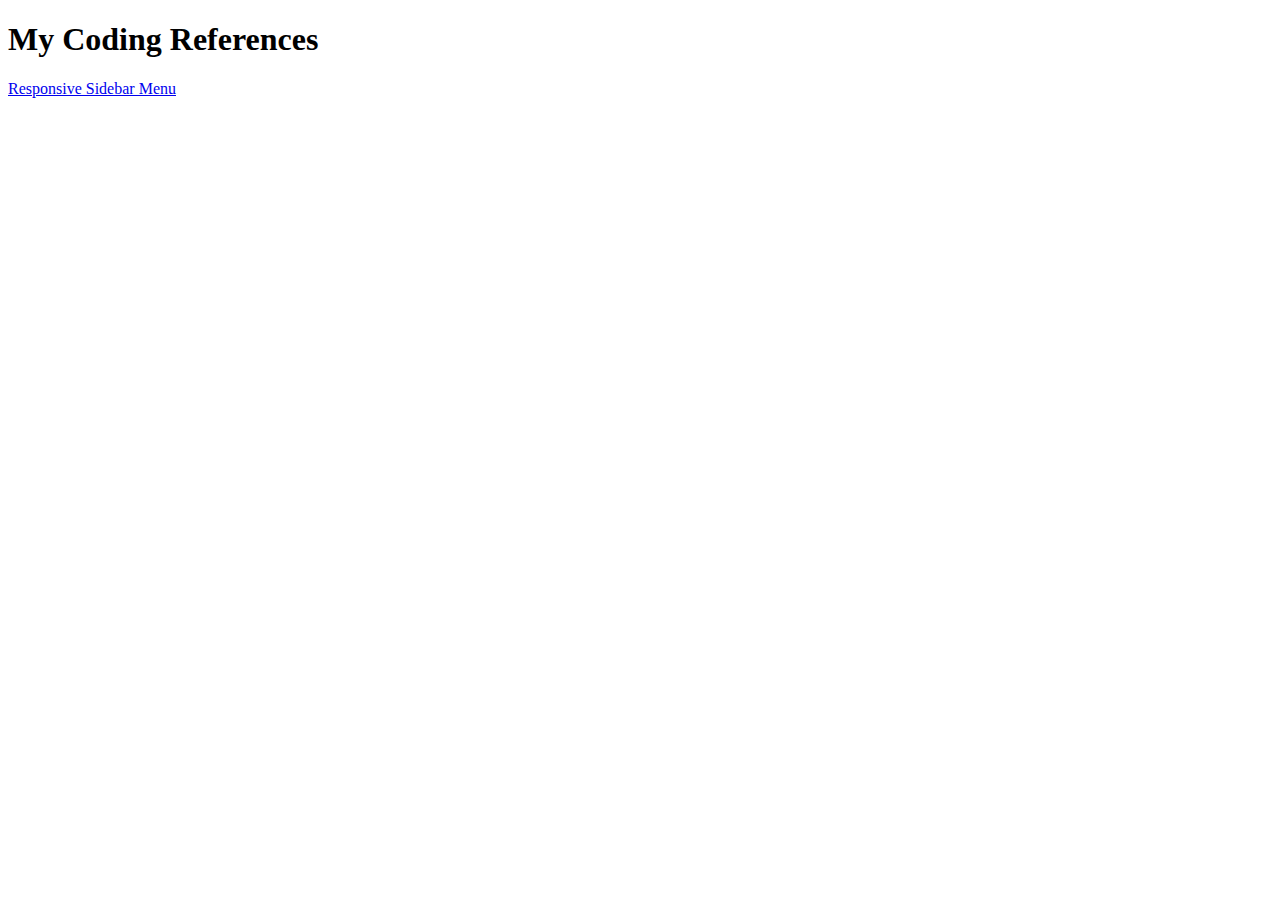
==== index.html @ a73fc3fc "added responsive sidebar menu example" ====
<!DOCTYPE html>
<html lang="en">
<head>
    <meta charset="UTF-8">
    <meta name="viewport" content="width=device-width, initial-scale=1.0">
    <title>Document</title>
</head>
<body>
    <h1>My Coding References</h1>

    <a href="/responsive-sidebar-menu/index.html">Responsive Sidebar Menu</a>
</body>
</html>
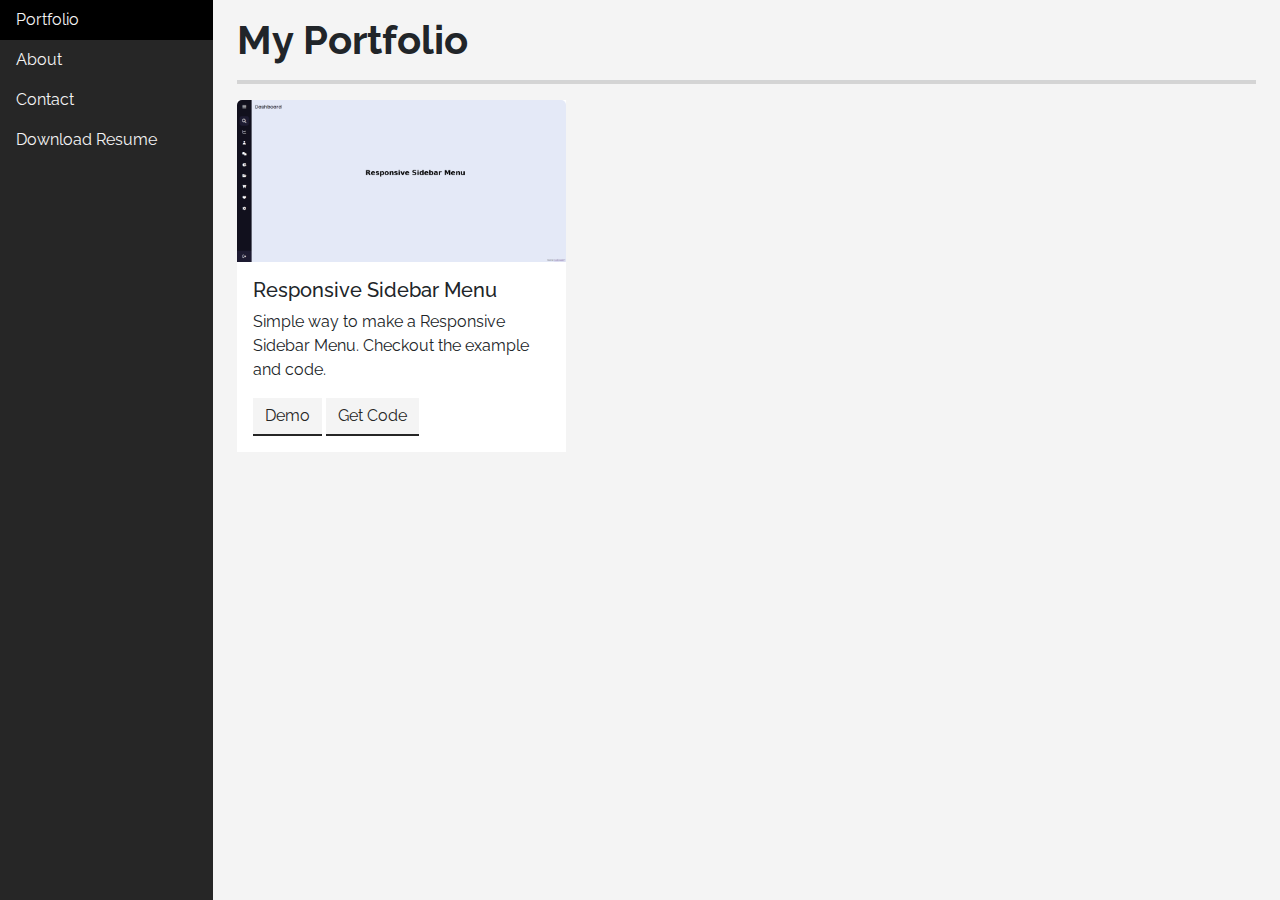
==== commit a33ff434: "added new style and card" ====
--- a/index.html
+++ b/index.html
@@ -1,13 +1,64 @@
 <!DOCTYPE html>
 <html lang="en">
 <head>
-    <meta charset="UTF-8">
-    <meta name="viewport" content="width=device-width, initial-scale=1.0">
-    <title>Document</title>
+    <meta charset="utf-8">
+    <meta name="viewport" content="width=device-width, initial-scale=1">
+    <title>My Coding Refernces</title>
+    <link href="https://cdn.jsdelivr.net/npm/bootstrap@5.3.3/dist/css/bootstrap.min.css" rel="stylesheet" integrity="sha384-QWTKZyjpPEjISv5WaRU9OFeRpok6YctnYmDr5pNlyT2bRjXh0JMhjY6hW+ALEwIH" crossorigin="anonymous">
+    <link rel="stylesheet" href="style.css">
+    <link rel="preconnect" href="https://fonts.googleapis.com">
+    <link rel="preconnect" href="https://fonts.gstatic.com" crossorigin>
+    <link href="https://fonts.googleapis.com/css2?family=Raleway:ital,wght@0,100..900;1,100..900&display=swap" rel="stylesheet">
 </head>
 <body>
-    <h1>My Coding References</h1>
+    <main class="container-fluid main">
+        <div class="row">
+            <div class="sidebar col-md-2 p-0">
+                <ul class="nav flex-column">
+                    <li class="nav-item">
+                        <a class="nav-link active" aria-current="page" href="#">Portfolio</a>
+                    </li>
+                    <li class="nav-item">
+                        <a class="nav-link" href="#">About</a>
+                    </li>
+                    <li class="nav-item">
+                        <a class="nav-link" href="#">Contact</a>
+                    </li>
+                    <li class="nav-item">
+                        <a class="nav-link" href="#" download>Download Resume</a>
+                    </li>
+                </ul>
+            </div>
+            <div class="col-md-10">
+                <div class="container-fluid py-3">
+                    <div class="row">
+                        <div class="col-12">
+                            <h1>My Portfolio</h1>
+                        </div>
+                    </div>
 
-    <a href="/responsive-sidebar-menu/index.html">Responsive Sidebar Menu</a>
+                    <hr class="grey-divider">
+        
+                    <div class="row g-3">
+                        <div class="col-md-4">
+                            <div class="card">
+                                <img src="images/responsive-sidebar-menu.png" class="card-img-top" alt="Responsive Sidebar Menu">
+                                <div class="card-body">
+                                    <h5 class="card-title">Responsive Sidebar Menu</h5>
+                                    <p class="card-text">Simple way to make a Responsive Sidebar Menu. Checkout the example and code.</p>
+                                    <a href="responsive-sidebar-menu/index.html" class="btn btn-primary" target="_blank">Demo</a>
+                                    <a href="https://github.com/kashzeb/my-coding-references/tree/main/responsive-sidebar-menu" class="btn btn-primary" target="_blank">Get Code</a>
+                                </div>
+                            </div>
+                        </div>
+                        
+                    </div>
+                </div>
+            </div>
+        </div>
+    </main>
+
+
+    <script src="https://cdn.jsdelivr.net/npm/bootstrap@5.3.3/dist/js/bootstrap.bundle.min.js" integrity="sha384-YvpcrYf0tY3lHB60NNkmXc5s9fDVZLESaAA55NDzOxhy9GkcIdslK1eN7N6jIeHz" crossorigin="anonymous"></script>
 </body>
 </html>--- a/style.css
+++ b/style.css
@@ -0,0 +1,67 @@
+:root{
+    --black: #000000;
+    --white: #ffffff;
+    --light-grey: #f4f4f4;
+    --moderate-grey: #262626;
+    --grey: #161616;
+    --font-family: "Raleway", sans-serif;
+}
+
+body{
+    font-family: var(--font-family);
+}
+
+.main{
+    background: var(--light-grey);
+}
+
+h1{
+    font-weight: 700;
+    padding: 0px;
+    margin: 0px;
+}
+
+.sidebar{
+    height: 100vh;
+    background: var(--moderate-grey);
+
+    .nav-link{
+        color: var(--light-grey);
+
+        &:hover{
+            background: var(--black);
+        }
+    }
+
+    .nav-link.active{
+        background: var(--black);
+    }
+
+    @media screen and (width <= 768px) {
+        height: auto;
+    }
+}
+
+.grey-divider{
+    background: var(--moderate-grey);
+    height: 4px;
+    opacity: 0.15;
+}
+
+.btn-primary{
+    border: none !important;
+    border-radius: 0px !important;
+    border-bottom: 2px solid var(--moderate-grey) !important;
+    background: var(--light-grey);
+    color: var(--moderate-grey);
+    transition: 0.3s all;
+    &:hover{
+        background: var(--moderate-grey);
+        color: var(--light-grey);
+    }
+}
+
+.card{
+    border: none !important;
+    border-radius: 0px;
+}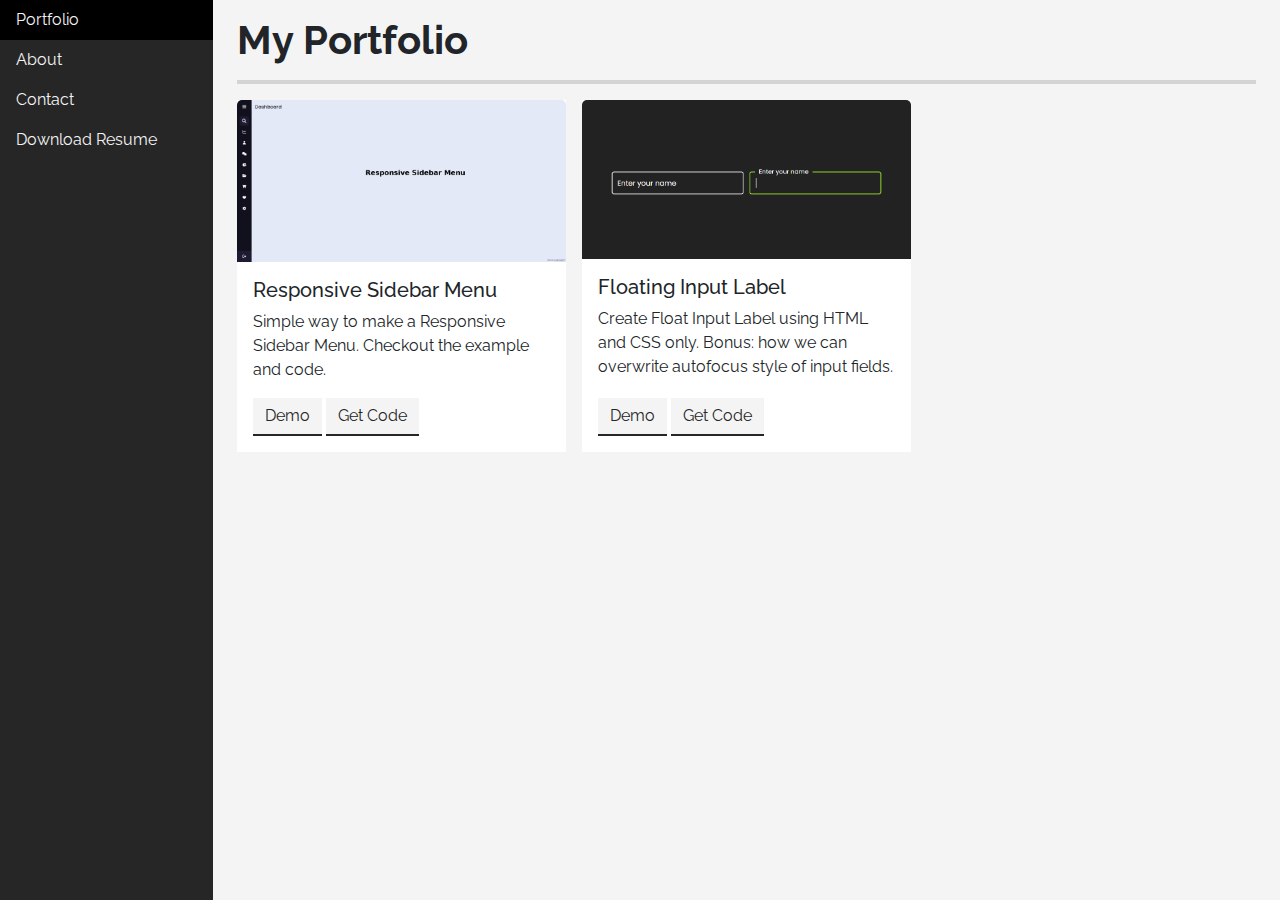
==== commit 213809b0: "added new module - floating label" ====
--- a/index.html
+++ b/index.html
@@ -41,13 +41,33 @@
         
                     <div class="row g-3">
                         <div class="col-md-4">
-                            <div class="card">
+                            <div class="card h-100">
                                 <img src="images/responsive-sidebar-menu.png" class="card-img-top" alt="Responsive Sidebar Menu">
                                 <div class="card-body">
-                                    <h5 class="card-title">Responsive Sidebar Menu</h5>
-                                    <p class="card-text">Simple way to make a Responsive Sidebar Menu. Checkout the example and code.</p>
-                                    <a href="responsive-sidebar-menu/index.html" class="btn btn-primary" target="_blank">Demo</a>
-                                    <a href="https://github.com/kashzeb/my-coding-references/tree/main/responsive-sidebar-menu" class="btn btn-primary" target="_blank">Get Code</a>
+                                    <div class="mb-3">
+                                        <h5 class="card-title">Responsive Sidebar Menu</h5>
+                                        <p class="card-text">Simple way to make a Responsive Sidebar Menu. Checkout the example and code.</p>
+                                    </div>
+                                    <div>
+                                        <a href="responsive-sidebar-menu/index.html" class="btn btn-primary" target="_blank">Demo</a>
+                                        <a href="https://github.com/kashzeb/my-coding-references/tree/main/responsive-sidebar-menu" class="btn btn-primary" target="_blank">Get Code</a>
+                                    </div>
+                                </div>
+                            </div>
+                        </div>
+
+                        <div class="col-md-4">
+                            <div class="card h-100">
+                                <img src="images/floating-input-label.png" class="card-img-top" alt="Responsive Sidebar Menu">
+                                <div class="card-body">
+                                    <div class="mb-3">
+                                        <h5 class="card-title">Floating Input Label</h5>
+                                        <p class="card-text">Create Float Input Label using HTML and CSS only. Bonus: how we can overwrite autofocus style of input fields.</p>
+                                    </div>
+                                    <div>
+                                        <a href="floating-input-label/index.html" class="btn btn-primary" target="_blank">Demo</a>
+                                        <a href="https://github.com/kashzeb/my-coding-references/tree/main/floating-input-label" class="btn btn-primary" target="_blank">Get Code</a>
+                                    </div>
                                 </div>
                             </div>
                         </div>
--- a/style.css
+++ b/style.css
@@ -5,7 +5,11 @@
     --moderate-grey: #262626;
     --grey: #161616;
     --font-family: "Raleway", sans-serif;
+    @media screen and (width<=820px) {
+        --bs-body-font-size: 0.875rem
+    }
 }
+
 
 body{
     font-family: var(--font-family);
@@ -64,4 +68,9 @@
 .card{
     border: none !important;
     border-radius: 0px;
+}
+.card-body{
+    display: flex;
+    justify-content: space-between;
+    flex-direction: column;
 }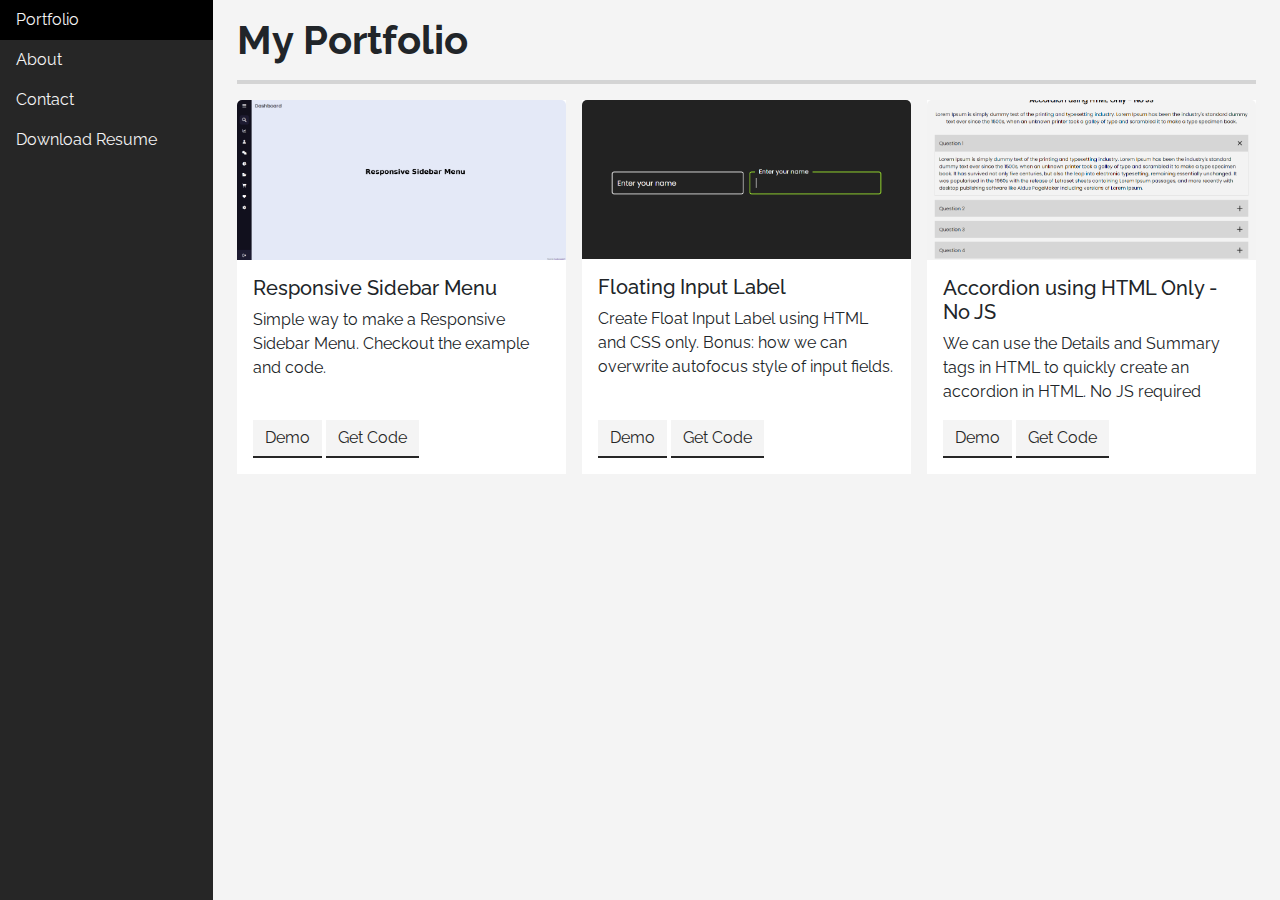
==== commit e18af4c6: "added new module - Accordion using HTML Only - No JS" ====
--- a/index.html
+++ b/index.html
@@ -58,7 +58,7 @@
 
                         <div class="col-md-4">
                             <div class="card h-100">
-                                <img src="images/floating-input-label.png" class="card-img-top" alt="Responsive Sidebar Menu">
+                                <img src="images/floating-input-label.png" class="card-img-top" alt="Floating Input Label">
                                 <div class="card-body">
                                     <div class="mb-3">
                                         <h5 class="card-title">Floating Input Label</h5>
@@ -67,6 +67,22 @@
                                     <div>
                                         <a href="floating-input-label/index.html" class="btn btn-primary" target="_blank">Demo</a>
                                         <a href="https://github.com/kashzeb/my-coding-references/tree/main/floating-input-label" class="btn btn-primary" target="_blank">Get Code</a>
+                                    </div>
+                                </div>
+                            </div>
+                        </div>
+
+                        <div class="col-md-4">
+                            <div class="card h-100">
+                                <img src="images/accordion-with-HTML-only-no-JS-required.png" class="card-img-top" alt="Accordion using HTML Only - No JS">
+                                <div class="card-body">
+                                    <div class="mb-3">
+                                        <h5 class="card-title">Accordion using HTML Only - No JS</h5>
+                                        <p class="card-text">We can use the Details and Summary tags in HTML to quickly create an accordion in HTML. No JS required</p>
+                                    </div>
+                                    <div>
+                                        <a href="accordion-with-html-only/index.html" class="btn btn-primary" target="_blank">Demo</a>
+                                        <a href="https://github.com/kashzeb/my-coding-references/tree/main/accordion-with-html-only" class="btn btn-primary" target="_blank">Get Code</a>
                                     </div>
                                 </div>
                             </div>
--- a/style.css
+++ b/style.css
@@ -73,4 +73,9 @@
     display: flex;
     justify-content: space-between;
     flex-direction: column;
+}
+
+.card-img-top{
+    max-height: 160px !important;
+    object-fit: cover;
 }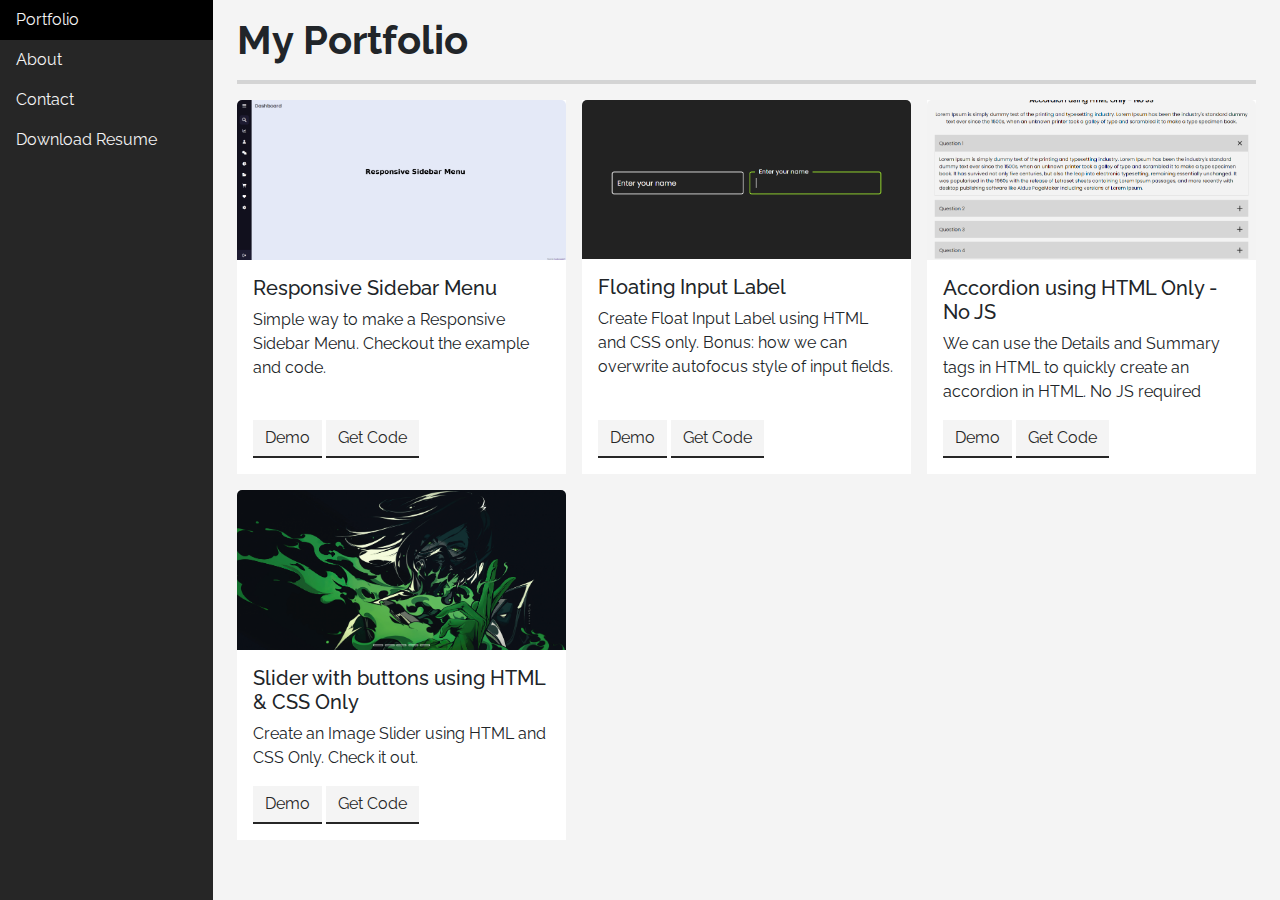
==== commit bed7794e: "added new module - Slider with buttons using HTML & CSS Only" ====
--- a/index.html
+++ b/index.html
@@ -87,6 +87,22 @@
                                 </div>
                             </div>
                         </div>
+
+                        <div class="col-md-4">
+                            <div class="card h-100">
+                                <img src="images/slider-HTML-CSS-Only.png" class="card-img-top" alt="Slider with buttons using HTML & CSS Only">
+                                <div class="card-body">
+                                    <div class="mb-3">
+                                        <h5 class="card-title">Slider with buttons using HTML & CSS Only</h5>
+                                        <p class="card-text">Create an Image Slider using HTML and CSS Only. Check it out.</p>
+                                    </div>
+                                    <div>
+                                        <a href="slider-using-html-css-only/index.html" class="btn btn-primary" target="_blank">Demo</a>
+                                        <a href="https://github.com/kashzeb/my-coding-references/tree/main/slider-using-html-css-only" class="btn btn-primary" target="_blank">Get Code</a>
+                                    </div>
+                                </div>
+                            </div>
+                        </div>
                         
                     </div>
                 </div>
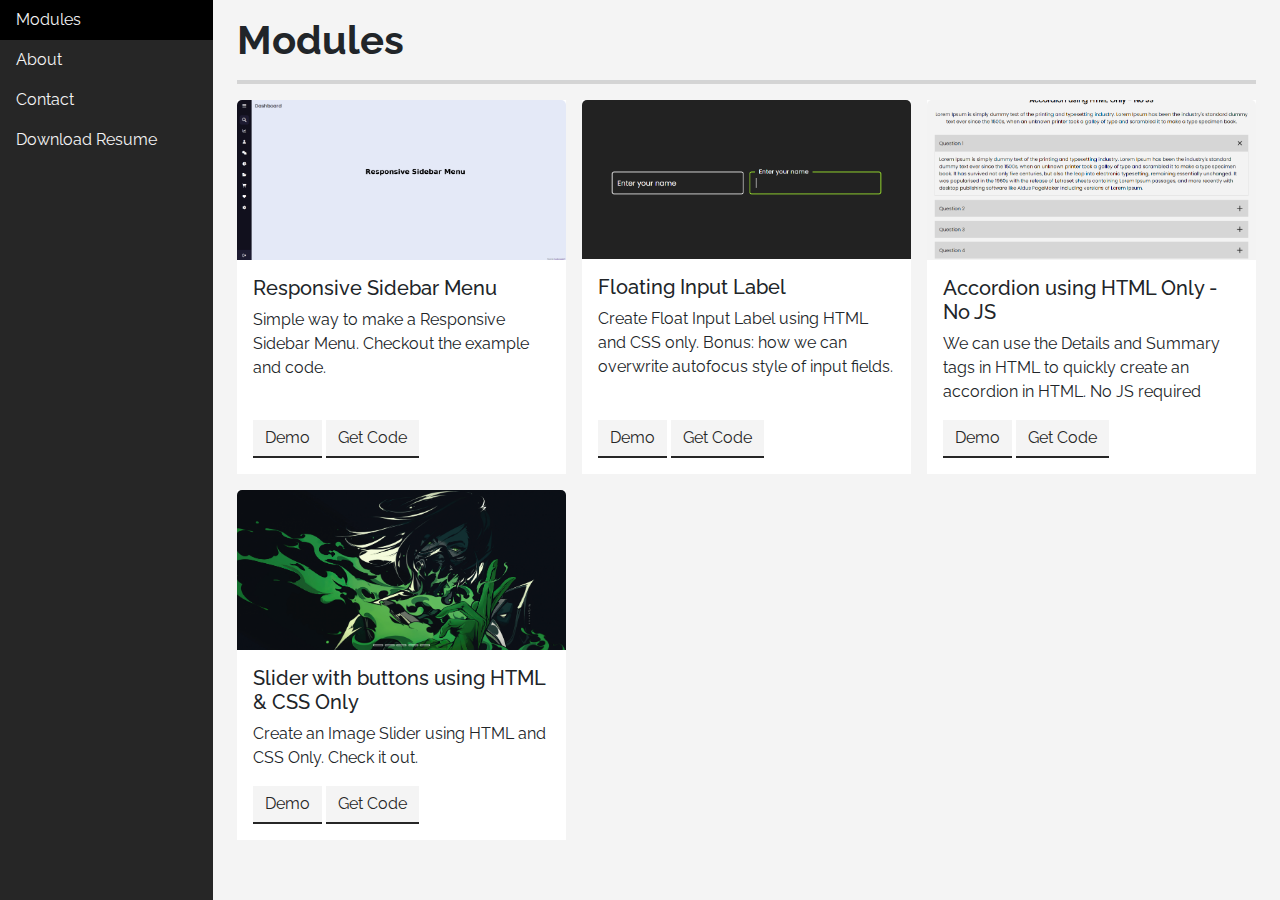
==== commit 232d4df4: "updated title" ====
--- a/index.html
+++ b/index.html
@@ -16,7 +16,7 @@
             <div class="sidebar col-md-2 p-0">
                 <ul class="nav flex-column">
                     <li class="nav-item">
-                        <a class="nav-link active" aria-current="page" href="#">Portfolio</a>
+                        <a class="nav-link active" aria-current="page" href="#">Modules</a>
                     </li>
                     <li class="nav-item">
                         <a class="nav-link" href="#">About</a>
@@ -33,7 +33,7 @@
                 <div class="container-fluid py-3">
                     <div class="row">
                         <div class="col-12">
-                            <h1>My Portfolio</h1>
+                            <h1>Modules</h1>
                         </div>
                     </div>
 
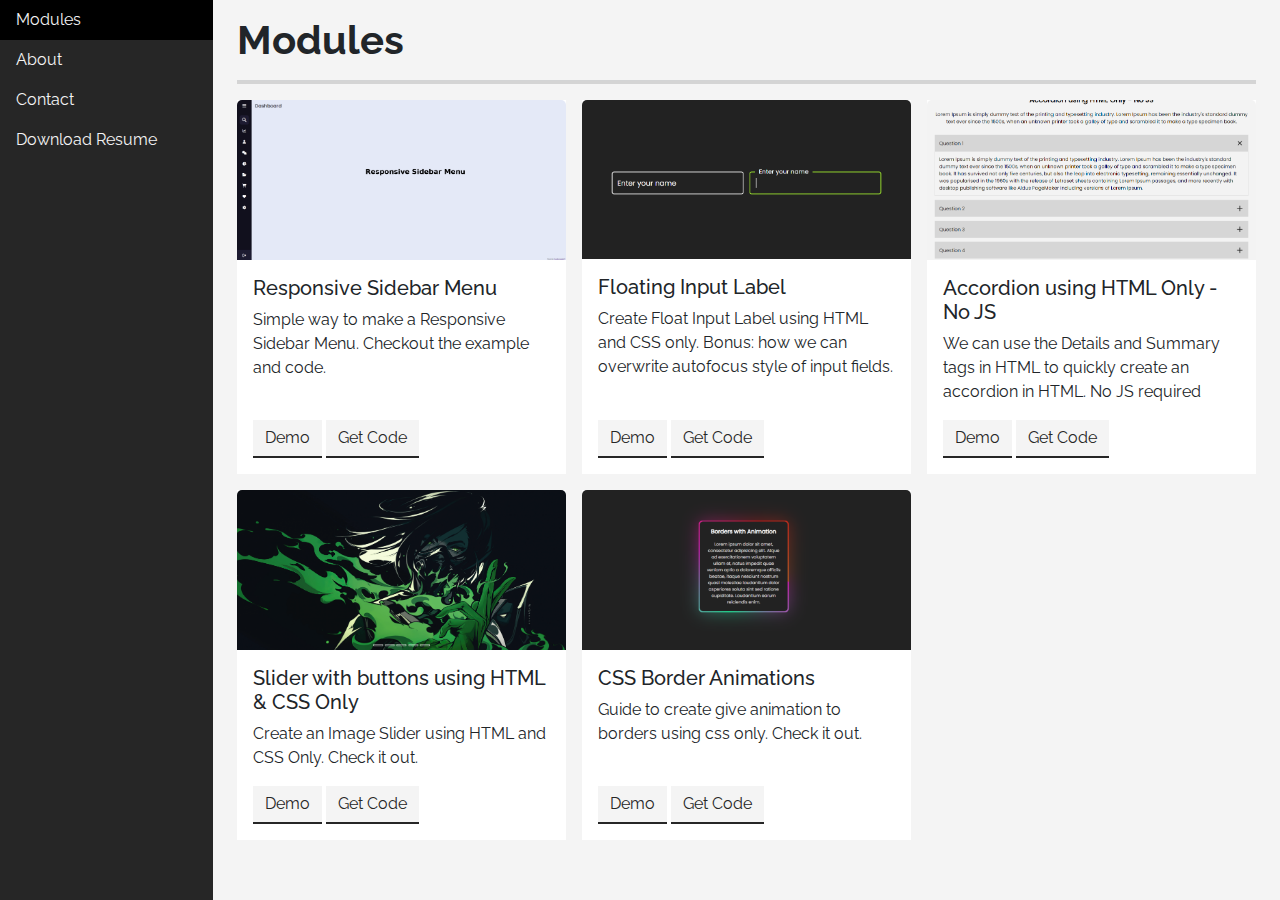
==== commit d56a038c: "added new module - CSS Border Animations" ====
--- a/index.html
+++ b/index.html
@@ -103,6 +103,22 @@
                                 </div>
                             </div>
                         </div>
+
+                        <div class="col-md-4">
+                            <div class="card h-100">
+                                <img src="images/CSS-Border-Animations.png" class="card-img-top" alt="Slider with buttons using HTML & CSS Only">
+                                <div class="card-body">
+                                    <div class="mb-3">
+                                        <h5 class="card-title">CSS Border Animations</h5>
+                                        <p class="card-text">Guide to create give animation to borders using css only. Check it out.</p>
+                                    </div>
+                                    <div>
+                                        <a href="css-border-animations/index.html" class="btn btn-primary" target="_blank">Demo</a>
+                                        <a href="https://github.com/kashzeb/my-coding-references/tree/main/css-border-animations" class="btn btn-primary" target="_blank">Get Code</a>
+                                    </div>
+                                </div>
+                            </div>
+                        </div>
                         
                     </div>
                 </div>
